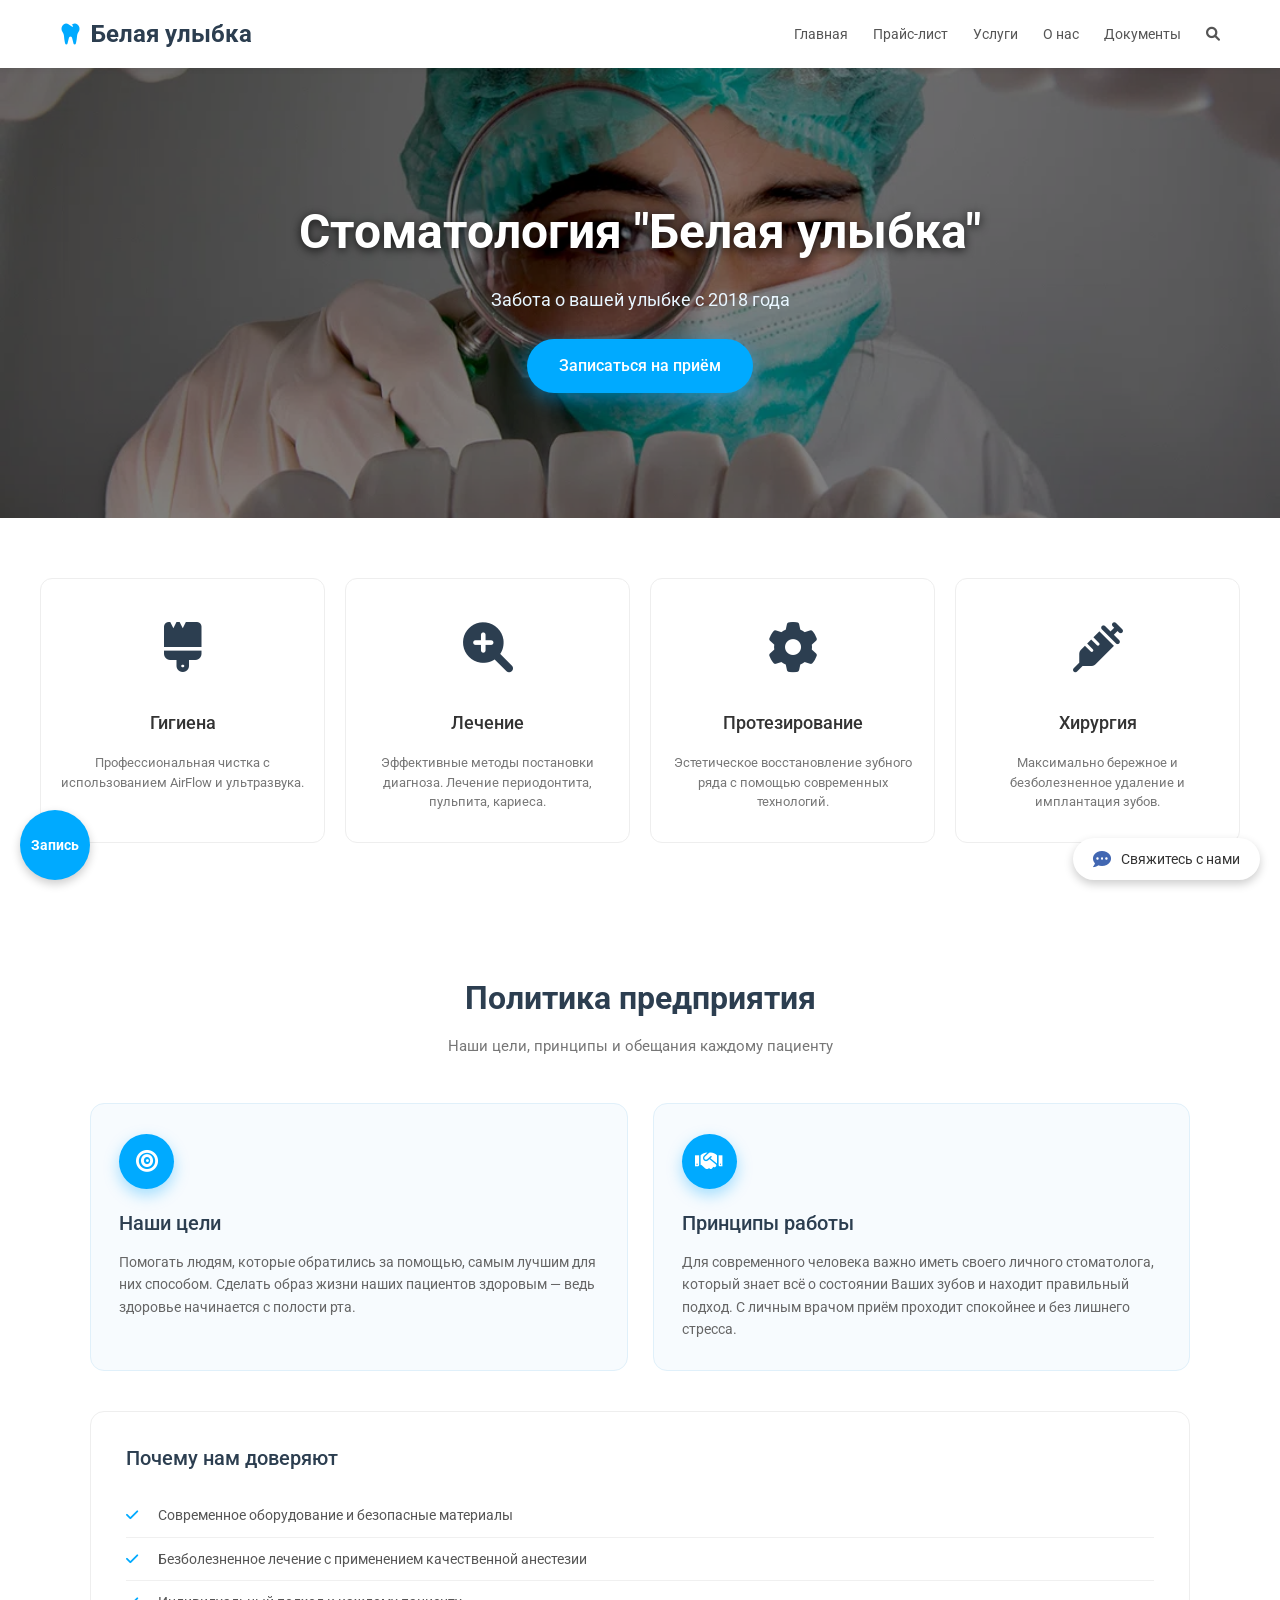
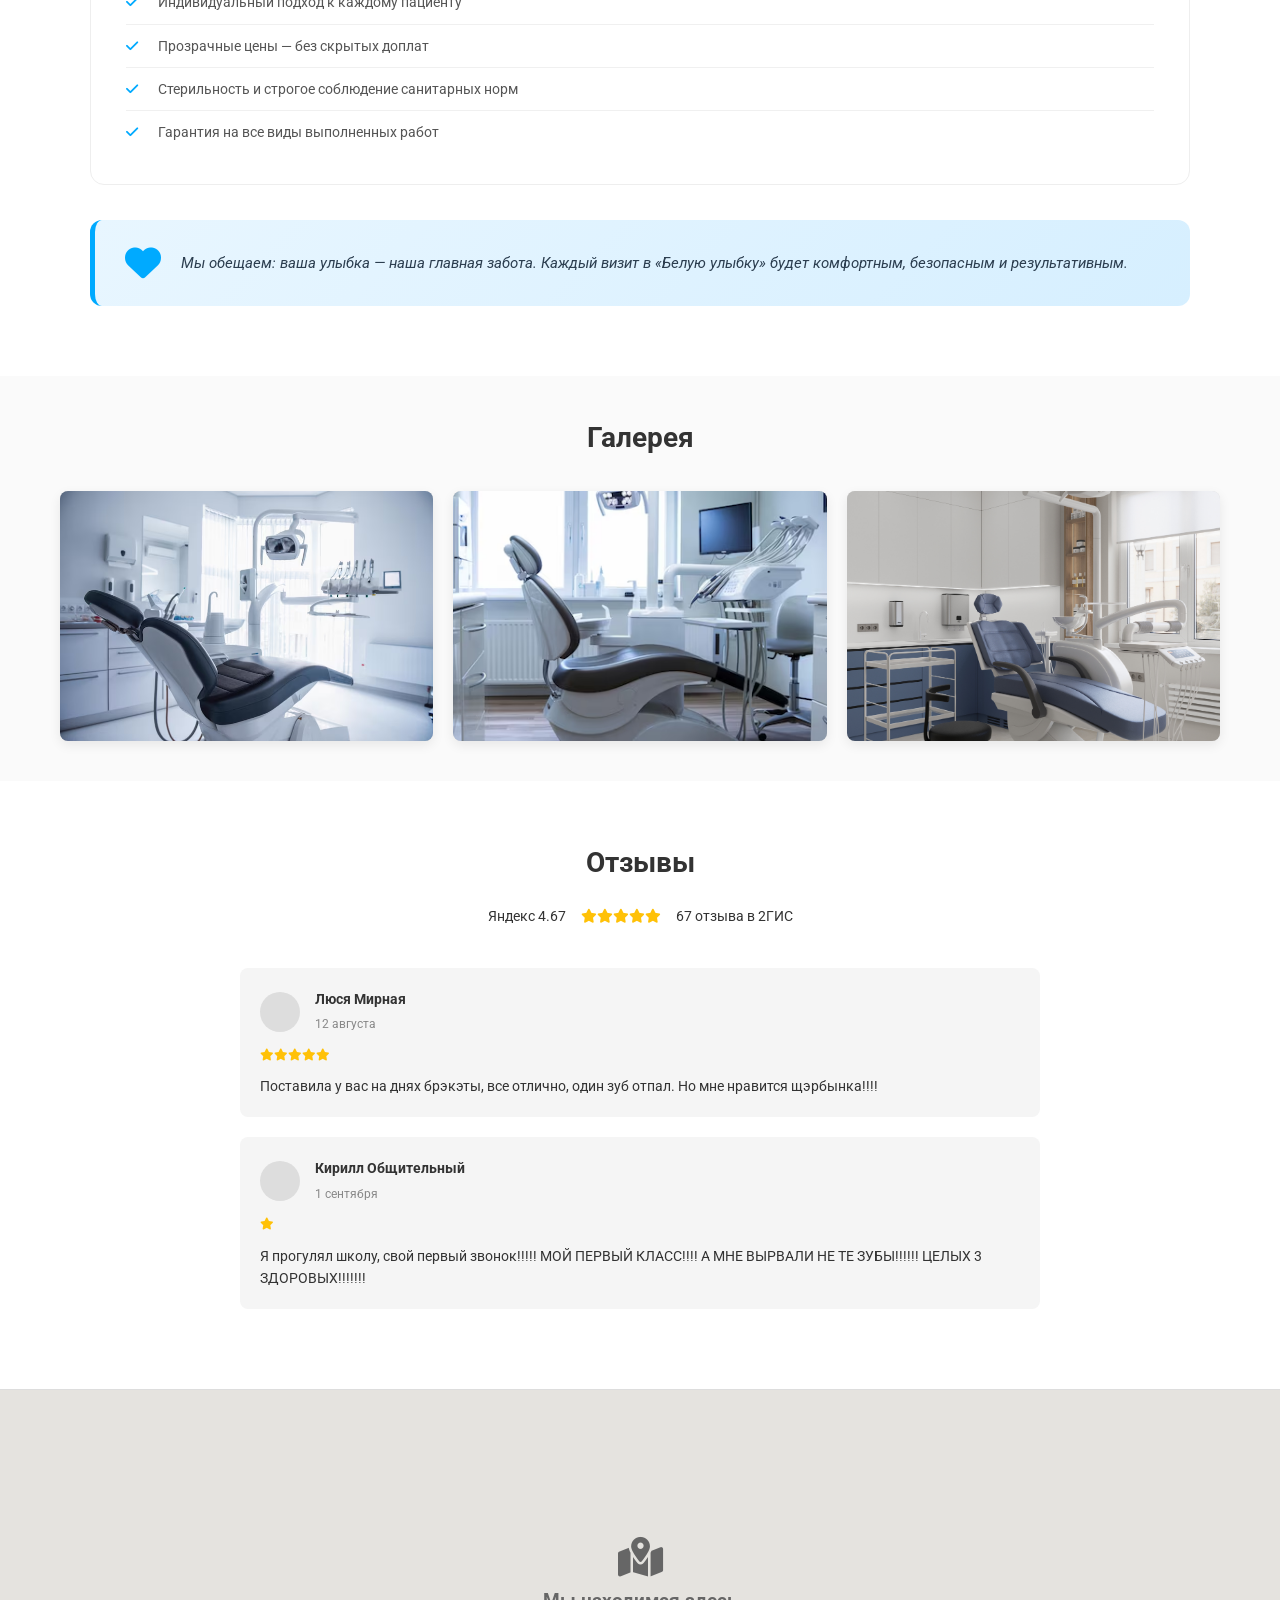
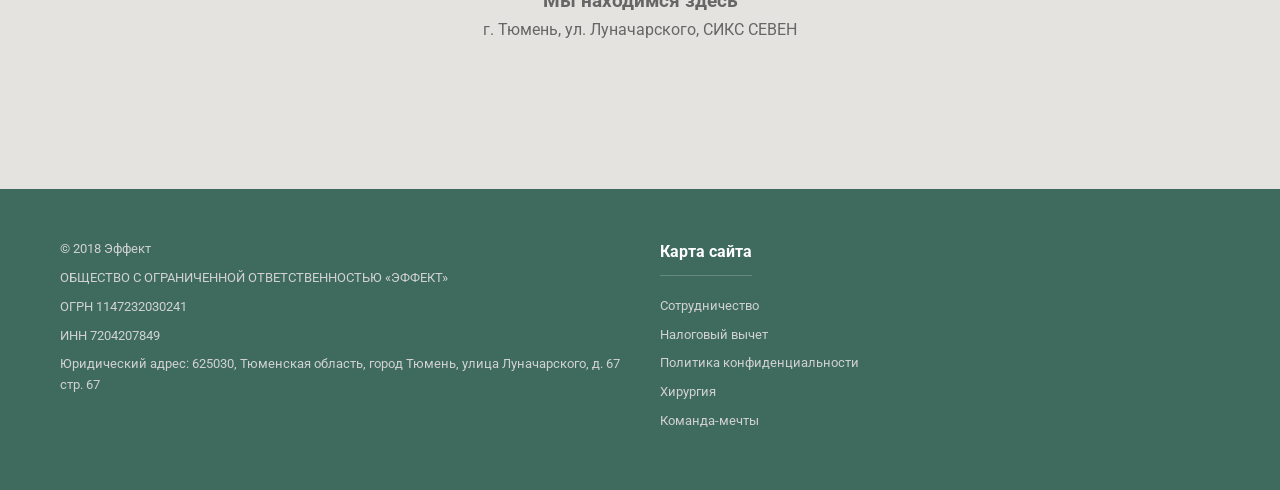
==== сайт — копия/sitrre2.html @ 2f7ddb76 "Новая версия сайта" ====
<!DOCTYPE html>
<html lang="ru">
<head>
    <meta charset="UTF-8">
    <meta name="viewport" content="width=device-width, initial-scale=1.0">
    <title>Стоматология "Белая улыбка"</title>
    <link href="https://fonts.googleapis.com/css2?family=Roboto:wght@300;400;500;700&display=swap" rel="stylesheet">
    <link rel="stylesheet" href="https://cdnjs.cloudflare.com/ajax/libs/font-awesome/6.0.0/css/all.min.css">
    <link rel="stylesheet" href="style2.css">
</head>
<body>

    <!-- === ШАПКА === -->
    <header>
        <div class="container header-content">
            <div class="logo">
                <i class="fas fa-tooth"></i> Белая улыбка
            </div>
            <nav>
                <ul>
                    <li>Главная</li>
                    <li>Прайс-лист</li>
                    <li>Услуги</li>
                    <li>О нас</li>
                    <li>Документы</li>
                    <li><i class="fas fa-search"></i></li>
                </ul>
            </nav>
        </div>
    </header>

    <!-- === HERO === -->
    <section class="hero">
        <div class="hero-content">
            <h1>Стоматология "Белая улыбка"</h1>
            <p>Забота о вашей улыбке с 2018 года</p>
            <a href="#" class="hero-btn">Записаться на приём</a>
        </div>
    </section>

    <!-- === УСЛУГИ === -->
    <section class="services container">
        <div class="services-grid">
            <div class="service-item">
                <div class="service-icon"><i class="fas fa-brush"></i></div>
                <h3>Гигиена</h3>
                <p>Профессиональная чистка с использованием AirFlow и ультразвука.</p>
            </div>
            <div class="service-item">
                <div class="service-icon"><i class="fas fa-search-plus"></i></div>
                <h3>Лечение</h3>
                <p>Эффективные методы постановки диагноза. Лечение периодонтита, пульпита, кариеса.</p>
            </div>
            <div class="service-item">
                <div class="service-icon"><i class="fas fa-cog"></i></div>
                <h3>Протезирование</h3>
                <p>Эстетическое восстановление зубного ряда с помощью современных технологий.</p>
            </div>
            <div class="service-item">
                <div class="service-icon"><i class="fas fa-syringe"></i></div>
                <h3>Хирургия</h3>
                <p>Максимально бережное и безболезненное удаление и имплантация зубов.</p>
            </div>
        </div>
    </section>

    <!-- === ПОЛИТИКА (расширенная) === -->
    <section class="policy container">
        <h2>Политика предприятия</h2>
        <p class="subtitle">Наши цели, принципы и обещания каждому пациенту</p>

        <div class="policy-grid">

            <div class="policy-card">
                <div class="card-icon"><i class="fas fa-bullseye"></i></div>
                <h3>Наши цели</h3>
                <p>Помогать людям, которые обратились за помощью, самым лучшим для них способом. Сделать образ жизни наших пациентов здоровым — ведь здоровье начинается с полости рта.</p>
            </div>

            <div class="policy-card">
                <div class="card-icon"><i class="fas fa-handshake"></i></div>
                <h3>Принципы работы</h3>
                <p>Для современного человека важно иметь своего личного стоматолога, который знает всё о состоянии Ваших зубов и находит правильный подход. С личным врачом приём проходит спокойнее и без лишнего стресса.</p>
            </div>

        </div>

        <div class="policy-list">
            <h3>Почему нам доверяют</h3>
            <ul>
                <li>Современное оборудование и безопасные материалы</li>
                <li>Безболезненное лечение с применением качественной анестезии</li>
                <li>Индивидуальный подход к каждому пациенту</li>
                <li>Прозрачные цены — без скрытых доплат</li>
                <li>Стерильность и строгое соблюдение санитарных норм</li>
                <li>Гарантия на все виды выполненных работ</li>
            </ul>
        </div>

        <div class="policy-promise">
            <i class="fas fa-heart"></i>
            <p>Мы обещаем: ваша улыбка — наша главная забота. Каждый визит в «Белую улыбку» будет комфортным, безопасным и результативным.</p>
        </div>
    </section>

    <!-- === ГАЛЕРЕЯ === -->
    <section class="gallery">
        <div class="container">
            <h2>Галерея</h2>
            <div class="gallery-grid">
                <div class="gallery-item"><img src="images/11111.avif" alt="Кабинет 1"></div>
                <div class="gallery-item"><img src="images/2222222222.avif" alt="Кабинет 2"></div>
                <div class="gallery-item"><img src="images/3333333333.png" alt="Кабинет 3"></div>
            </div>
        </div>
    </section>

    <!-- === ОТЗЫВЫ === -->
    <section class="reviews container">
        <h2>Отзывы</h2>
        <div class="rating-summary">
            <span>Яндекс 4.67</span>
            <div class="stars">
                <i class="fas fa-star"></i><i class="fas fa-star"></i><i class="fas fa-star"></i><i class="fas fa-star"></i><i class="fas fa-star"></i>
            </div>
            <span>67 отзыва в 2ГИС</span>
        </div>

        <div class="review-card">
            <div class="review-header">
                <div class="avatar"></div>
                <div class="review-info">
                    <b>Люся Мирная</b>
                    <span>12 августа</span>
                </div>
            </div>
            <div class="stars" style="font-size: 12px; margin-bottom: 10px;">
                <i class="fas fa-star"></i><i class="fas fa-star"></i><i class="fas fa-star"></i><i class="fas fa-star"></i><i class="fas fa-star"></i>
            </div>
            <p class="review-text">Поставила у вас на днях брэкэты, все отлично, один зуб отпал. Но мне нравится щэрбынка!!!!</p>
        </div>

        <div class="review-card">
            <div class="review-header">
                <div class="avatar"></div>
                <div class="review-info">
                    <b>Кирилл Общительный</b>
                    <span>1 сентября</span>
                </div>
            </div>
            <div class="stars" style="font-size: 12px; margin-bottom: 10px;">
                <i class="fas fa-star"></i>
            </div>
            <p class="review-text">Я прогулял школу, свой первый звонок!!!!! МОЙ ПЕРВЫЙ КЛАСС!!!! А МНЕ ВЫРВАЛИ НЕ ТЕ ЗУБЫ!!!!!! ЦЕЛЫХ 3 ЗДОРОВЫХ!!!!!!!</p>
        </div>
    </section>

    <!-- === КАРТА === -->
    <section class="map-section">
        <div class="map-placeholder">
            <i class="fas fa-map-marked-alt" style="font-size: 40px; margin-bottom: 10px;"></i>
            <h3>Мы находимся здесь</h3>
            <p>г. Тюмень, ул. Луначарского, СИКС СЕВЕН</p>
        </div>
    </section>

    <!-- === ПОДВАЛ === -->
    <footer>
        <div class="container footer-grid">
            <div class="footer-col">
                <p>© 2018 Эффект</p>
                <p>ОБЩЕСТВО С ОГРАНИЧЕННОЙ ОТВЕТСТВЕННОСТЬЮ «ЭФФЕКТ»</p>
                <p>ОГРН 1147232030241</p>
                <p>ИНН 7204207849</p>
                <p>Юридический адрес: 625030, Тюменская область, город Тюмень, улица Луначарского, д. 67 стр. 67</p>
            </div>
            <div class="footer-col">
                <h4>Карта сайта</h4>
                <ul>
                    <li>Сотрудничество</li>
                    <li>Налоговый вычет</li>
                    <li>Политика конфиденциальности</li>
                    <li>Хирургия</li>
                    <li>Команда-мечты</li>
                </ul>
            </div>
        </div>
    </footer>

    <!-- === ПЛАВАЮЩИЕ КНОПКИ === -->
    <div class="fixed-btn btn-appointment">Запись</div>
    <div class="fixed-btn btn-chat">
        <i class="fas fa-comment-dots"></i>
        Свяжитесь с нами
    </div>

</body>
</html>
---- сайт — копия/style2.css ----
/* =========================================================
   ОБЩИЕ НАСТРОЙКИ
   ========================================================= */
* { box-sizing: border-box; margin: 0; padding: 0; }
body { font-family: 'Roboto', sans-serif; color: #333; line-height: 1.6; background-color: #fff; }
a { text-decoration: none; color: inherit; }
ul { list-style: none; }
.container { max-width: 1200px; margin: 0 auto; padding: 0 20px; }

/* =========================================================
   ШАПКА
   ========================================================= */
header { background: #fff; padding: 15px 0; box-shadow: 0 2px 5px rgba(0,0,0,0.05); position: sticky; top: 0; z-index: 1000; }
.header-content { display: flex; justify-content: space-between; align-items: center; }
.logo { font-size: 24px; font-weight: bold; color: #2c3e50; display: flex; align-items: center; gap: 10px; }
.logo i { color: #00aaff; }

nav ul { display: flex; gap: 25px; font-size: 14px; color: #555; }
nav ul li { position: relative; transition: color .3s; }
nav ul li:hover { color: #00aaff; cursor: pointer; }

nav ul li:not(:last-child)::after {
    content: '';
    position: absolute;
    left: 0; bottom: -5px;
    width: 0; height: 2px;
    background: #00aaff;
    transition: width .3s;
}
nav ul li:not(:last-child):hover::after { width: 100%; }

/* =========================================================
   HERO
   ========================================================= */
.hero {
    width: 100%;
    height: 450px;
    background-image: url('images/dfgdgdg.webp');
    background-color: #ccc;
    background-size: cover;
    background-position: center;
    background-repeat: no-repeat;
    display: flex;
    justify-content: center;
    align-items: center;
    text-align: center;
    position: relative;
    overflow: hidden;
}

.hero::before {
    content: '';
    position: absolute; inset: 0;
    background: rgba(0, 0, 0, 0.5);
    z-index: 1;
}

.hero-content { position: relative; z-index: 2; padding: 0 20px; }

.hero h1 {
    color: #fff;
    font-size: 48px;
    font-weight: 700;
    text-shadow: 0 2px 10px rgba(0,0,0,0.8);
    animation: fadeUp 1s ease-out both;
}

.hero p {
    color: #e8f6ff;
    font-size: 18px;
    margin: 15px 0 25px;
    animation: fadeUp 1s ease-out .2s both;
}

.hero-btn {
    display: inline-block;
    background: #00aaff;
    color: #fff;
    padding: 14px 32px;
    border-radius: 30px;
    font-weight: 500;
    font-size: 16px;
    box-shadow: 0 6px 20px rgba(0,170,255,0.5);
    animation: fadeUp 1s ease-out .4s both;
    transition: background .3s, transform .3s;
}
.hero-btn:hover { background: #0090dd; transform: translateY(-2px); }

@keyframes fadeUp {
    from { opacity: 0; transform: translateY(30px); }
    to   { opacity: 1; transform: translateY(0); }
}

/* =========================================================
   УСЛУГИ
   ========================================================= */
.services { padding: 60px 0; text-align: center; }
.services-grid { display: flex; justify-content: space-between; flex-wrap: wrap; gap: 20px; }

.service-item {
    flex: 1;
    min-width: 200px;
    padding: 30px 20px;
    border-radius: 12px;
    background: #fff;
    border: 1px solid #eee;
    transition: transform .35s, box-shadow .35s, border-color .35s;
    cursor: pointer;
}
.service-item:hover {
    transform: translateY(-10px);
    box-shadow: 0 18px 35px rgba(0,170,255,0.18);
    border-color: #00aaff;
}

.service-icon {
    font-size: 50px;
    margin-bottom: 20px;
    color: #2c3e50;
    transition: color .35s, transform .35s;
    display: inline-block;
}
.service-item:hover .service-icon {
    color: #00aaff;
    transform: scale(1.15) rotate(-8deg);
}

.service-item h3 { font-size: 18px; margin-bottom: 15px; font-weight: 500; }
.service-item p { font-size: 13px; color: #777; line-height: 1.5; }

/* =========================================================
   ПОЛИТИКА (расширенная)
   ========================================================= */
.policy { padding: 70px 0; max-width: 1100px; margin: 0 auto; text-align: center; }
.policy h2 { font-size: 32px; margin-bottom: 10px; color: #2c3e50; }
.policy .subtitle { font-weight: normal; color: #777; margin-bottom: 45px; font-size: 15px; }

.policy-grid {
    display: flex;
    gap: 25px;
    flex-wrap: wrap;
    margin-bottom: 40px;
    text-align: left;
}
.policy-card {
    flex: 1;
    min-width: 280px;
    background: #f7fbfe;
    border: 1px solid #e0f0fa;
    border-radius: 14px;
    padding: 30px 28px;
    transition: transform .3s, box-shadow .3s, border-color .3s;
}
.policy-card:hover {
    transform: translateY(-6px);
    box-shadow: 0 14px 30px rgba(0,170,255,0.12);
    border-color: #00aaff;
}
.policy-card .card-icon {
    width: 55px; height: 55px;
    background: #00aaff;
    color: #fff;
    border-radius: 50%;
    display: flex; align-items: center; justify-content: center;
    font-size: 22px;
    margin-bottom: 18px;
    box-shadow: 0 6px 15px rgba(0,170,255,0.35);
}
.policy-card h3 {
    font-size: 20px;
    margin-bottom: 12px;
    color: #2c3e50;
    font-weight: 500;
}
.policy-card p {
    font-size: 14px;
    color: #666;
    line-height: 1.6;
}

.policy-list {
    background: #fff;
    border: 1px solid #eee;
    border-radius: 14px;
    padding: 30px 35px;
    margin-bottom: 35px;
    text-align: left;
}
.policy-list h3 {
    font-size: 20px;
    margin-bottom: 20px;
    color: #2c3e50;
    font-weight: 500;
}
.policy-list ul li {
    font-size: 14px;
    color: #555;
    padding: 10px 0 10px 32px;
    position: relative;
    border-bottom: 1px solid #f0f0f0;
}
.policy-list ul li:last-child { border-bottom: none; }
.policy-list ul li::before {
    content: '\f00c';
    font-family: 'Font Awesome 6 Free';
    font-weight: 900;
    color: #00aaff;
    position: absolute;
    left: 0; top: 10px;
    font-size: 14px;
}

.policy-promise {
    background: linear-gradient(135deg, #e8f6ff 0%, #d6efff 100%);
    border-left: 5px solid #00aaff;
    border-radius: 12px;
    padding: 25px 30px;
    text-align: left;
    display: flex;
    align-items: center;
    gap: 20px;
}
.policy-promise i {
    font-size: 36px;
    color: #00aaff;
    flex-shrink: 0;
}
.policy-promise p {
    font-size: 15px;
    color: #2c3e50;
    font-style: italic;
    margin: 0;
}

/* =========================================================
   ГАЛЕРЕЯ
   ========================================================= */
.gallery { padding: 40px 0; background-color: #fafafa; }
.gallery h2 { text-align: center; margin-bottom: 30px; font-size: 28px; }
.gallery-grid { display: flex; gap: 20px; }

.gallery-item {
    flex: 1;
    height: 250px;
    background-color: #ddd;
    border-radius: 8px;
    overflow: hidden;
    box-shadow: 0 4px 12px rgba(0,0,0,0.08);
}
.gallery-item img {
    width: 100%; height: 100%;
    object-fit: cover;
    transition: transform .5s;
}
.gallery-item:hover img { transform: scale(1.1); }

/* =========================================================
   ОТЗЫВЫ
   ========================================================= */
.reviews { padding: 60px 0; text-align: center; }
.reviews h2 { margin-bottom: 20px; font-size: 28px; }
.rating-summary { display: flex; justify-content: center; align-items: center; gap: 15px; margin-bottom: 40px; font-size: 14px; }
.stars { color: #ffc107; }

.review-card {
    background: #f5f5f5;
    border-radius: 8px;
    padding: 20px;
    max-width: 800px;
    margin: 0 auto 20px;
    text-align: left;
    transition: transform .3s, box-shadow .3s;
}
.review-card:hover {
    transform: translateY(-3px);
    box-shadow: 0 10px 25px rgba(0,0,0,0.08);
}
.review-header { display: flex; align-items: center; margin-bottom: 10px; }
.avatar { width: 40px; height: 40px; border-radius: 50%; background-color: #ddd; margin-right: 15px; }
.review-info b { display: block; font-size: 14px; }
.review-info span { font-size: 12px; color: #888; }
.review-text { font-size: 14px; color: #333; }

/* =========================================================
   КАРТА
   ========================================================= */
.map-section {
    width: 100%; height: 400px;
    background-color: #e5e3df;
    display: flex; justify-content: center; align-items: center;
    border-top: 1px solid #ddd;
}
.map-placeholder { text-align: center; color: #666; }

/* =========================================================
   ПОДВАЛ
   ========================================================= */
footer { background-color: #3e6b5e; color: #fff; padding: 50px 0; font-size: 13px; }
.footer-grid { display: flex; justify-content: space-between; flex-wrap: wrap; gap: 40px; }
.footer-col { flex: 1; min-width: 250px; }
.footer-col h4 {
    font-size: 16px;
    margin-bottom: 20px;
    border-bottom: 1px solid rgba(255,255,255,0.2);
    padding-bottom: 10px;
    display: inline-block;
}
.footer-col ul li {
    margin-bottom: 8px;
    color: #d1d1d1;
    cursor: pointer;
    transition: color .2s, transform .2s;
}
.footer-col ul li:hover { color: #fff; transform: translateX(3px); }
.footer-col p { margin-bottom: 8px; color: #d1d1d1; }

/* =========================================================
   ПЛАВАЮЩИЕ КНОПКИ
   ========================================================= */
.fixed-btn {
    position: fixed; bottom: 20px;
    z-index: 2000; cursor: pointer;
    box-shadow: 0 4px 10px rgba(0,0,0,0.2);
}
.btn-appointment {
    left: 20px;
    width: 70px; height: 70px;
    background-color: #00aaff;
    border-radius: 50%;
    color: #fff;
    display: flex; justify-content: center; align-items: center;
    font-size: 14px; font-weight: bold;
    text-align: center; line-height: 1.2;
    transition: transform .3s, background .3s;
}
.btn-appointment:hover { background: #0090dd; transform: scale(1.1); }

.btn-chat {
    right: 20px;
    background-color: #fff;
    padding: 10px 20px;
    border-radius: 30px;
    display: flex; align-items: center; gap: 10px;
    font-size: 14px; color: #333;
    transition: transform .3s;
}
.btn-chat:hover { transform: translateY(-3px); }
.btn-chat i { color: #4267B2; font-size: 18px; }

/* =========================================================
   АДАПТИВ
   ========================================================= */
@media (max-width: 768px) {
    .header-content { flex-direction: column; gap: 15px; }
    nav ul { flex-wrap: wrap; justify-content: center; gap: 15px; }
    .hero h1 { font-size: 28px; }
    .hero p { font-size: 15px; }
    .services-grid, .gallery-grid { flex-direction: column; }
    .footer-grid { flex-direction: column; gap: 20px; }
    .policy-promise { flex-direction: column; text-align: center; }
}
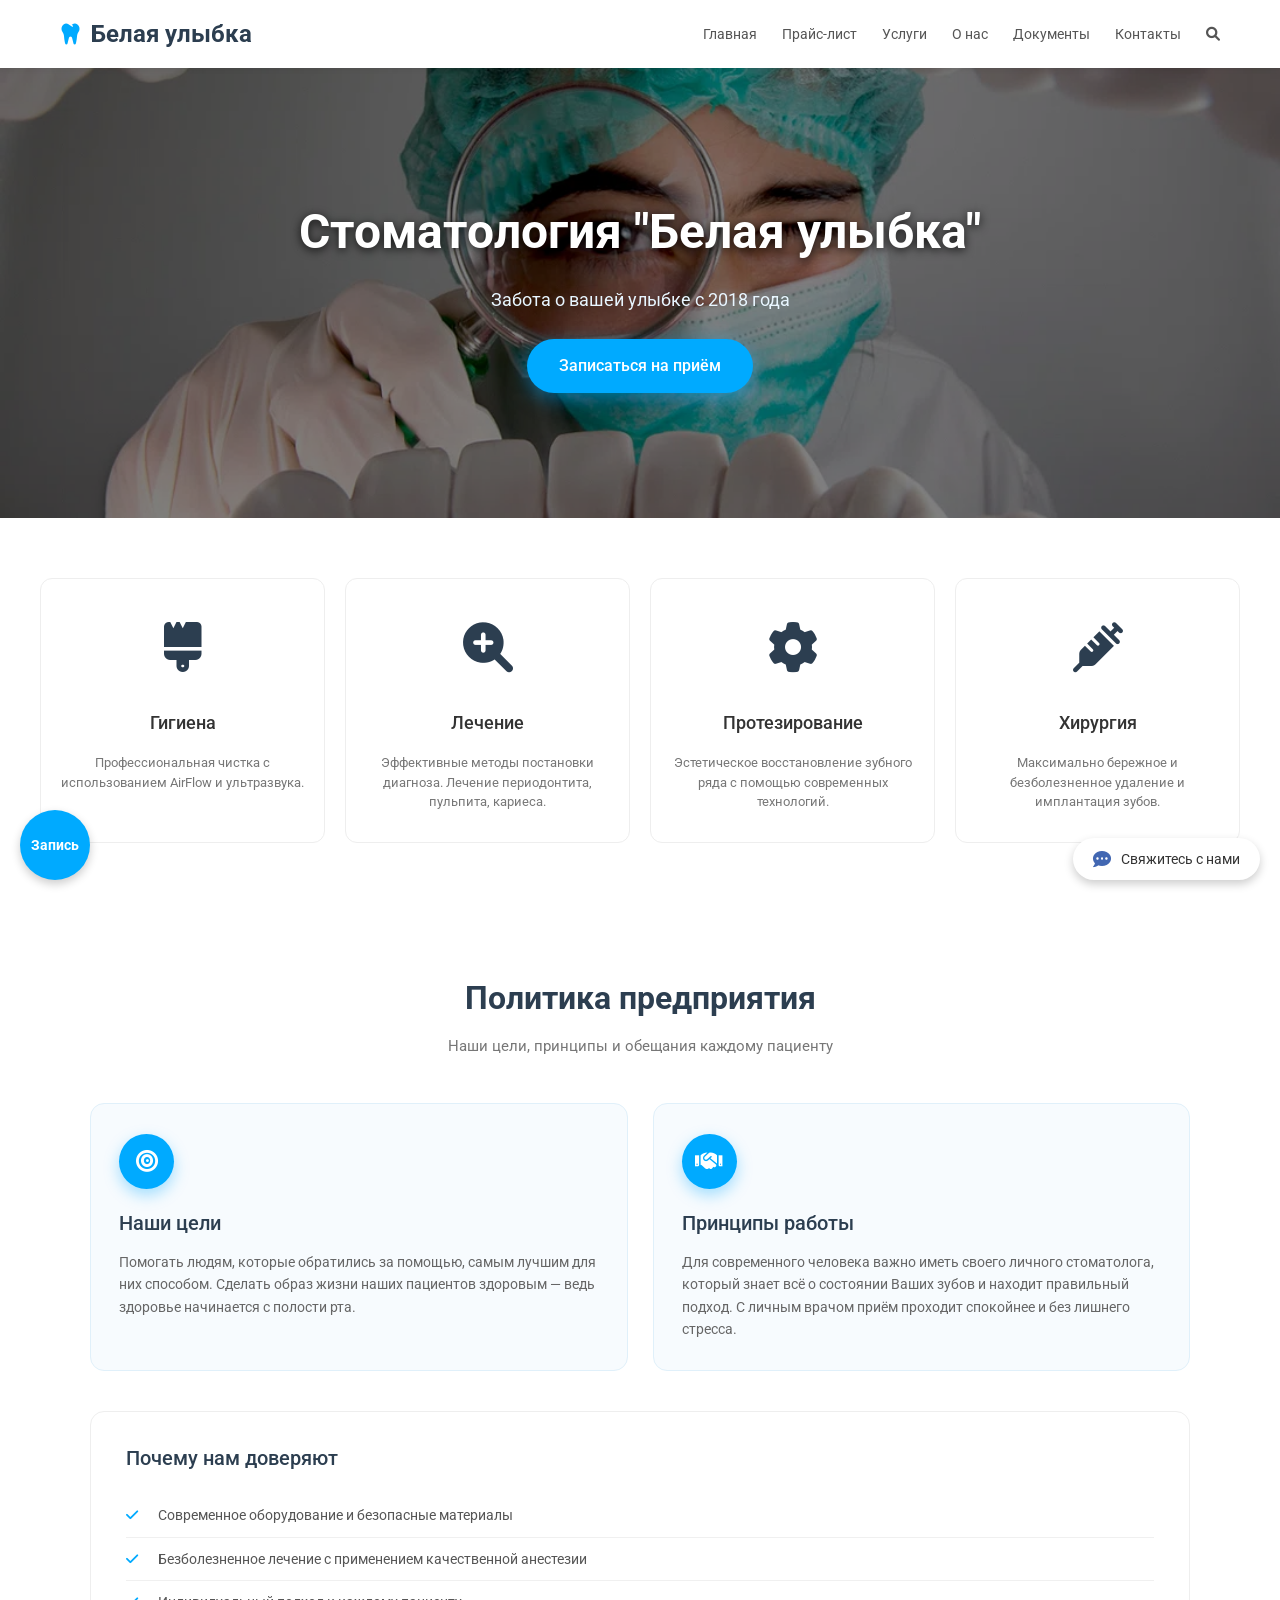
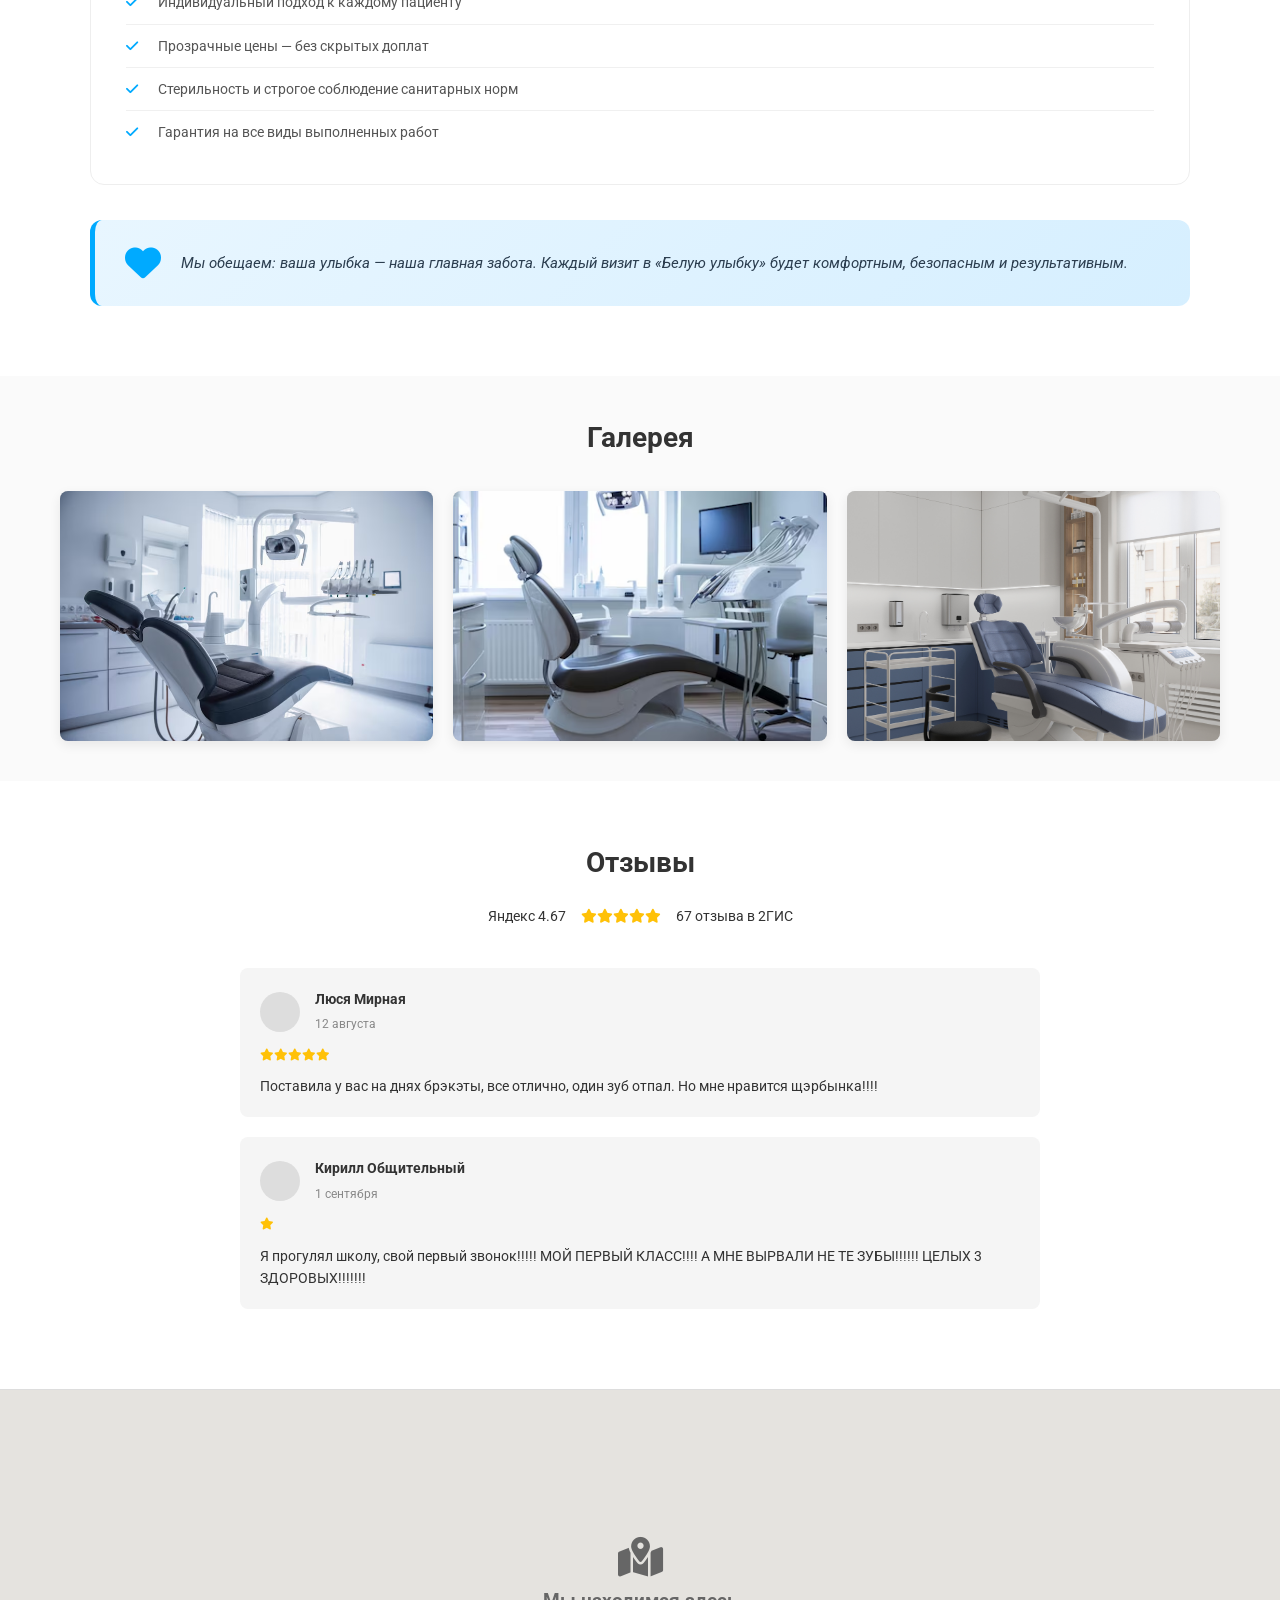
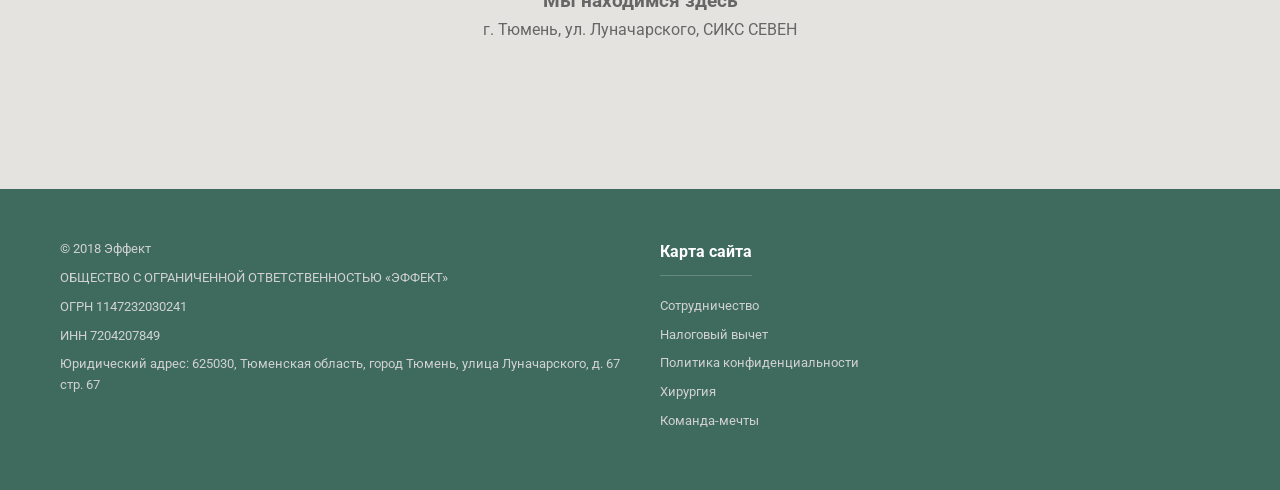
==== commit 18e6eb55: "Update sitrre2.html" ====
--- a/сайт — копия/sitrre2.html
+++ b/сайт — копия/sitrre2.html
@@ -23,6 +23,7 @@
                     <li>Услуги</li>
                     <li>О нас</li>
                     <li>Документы</li>
+                    <li>Контакты</li>    <!-- Новый пункт меню --!>
                     <li><i class="fas fa-search"></i></li>
                 </ul>
             </nav>
@@ -195,4 +196,4 @@
     </div>
 
 </body>
-</html>+</html>
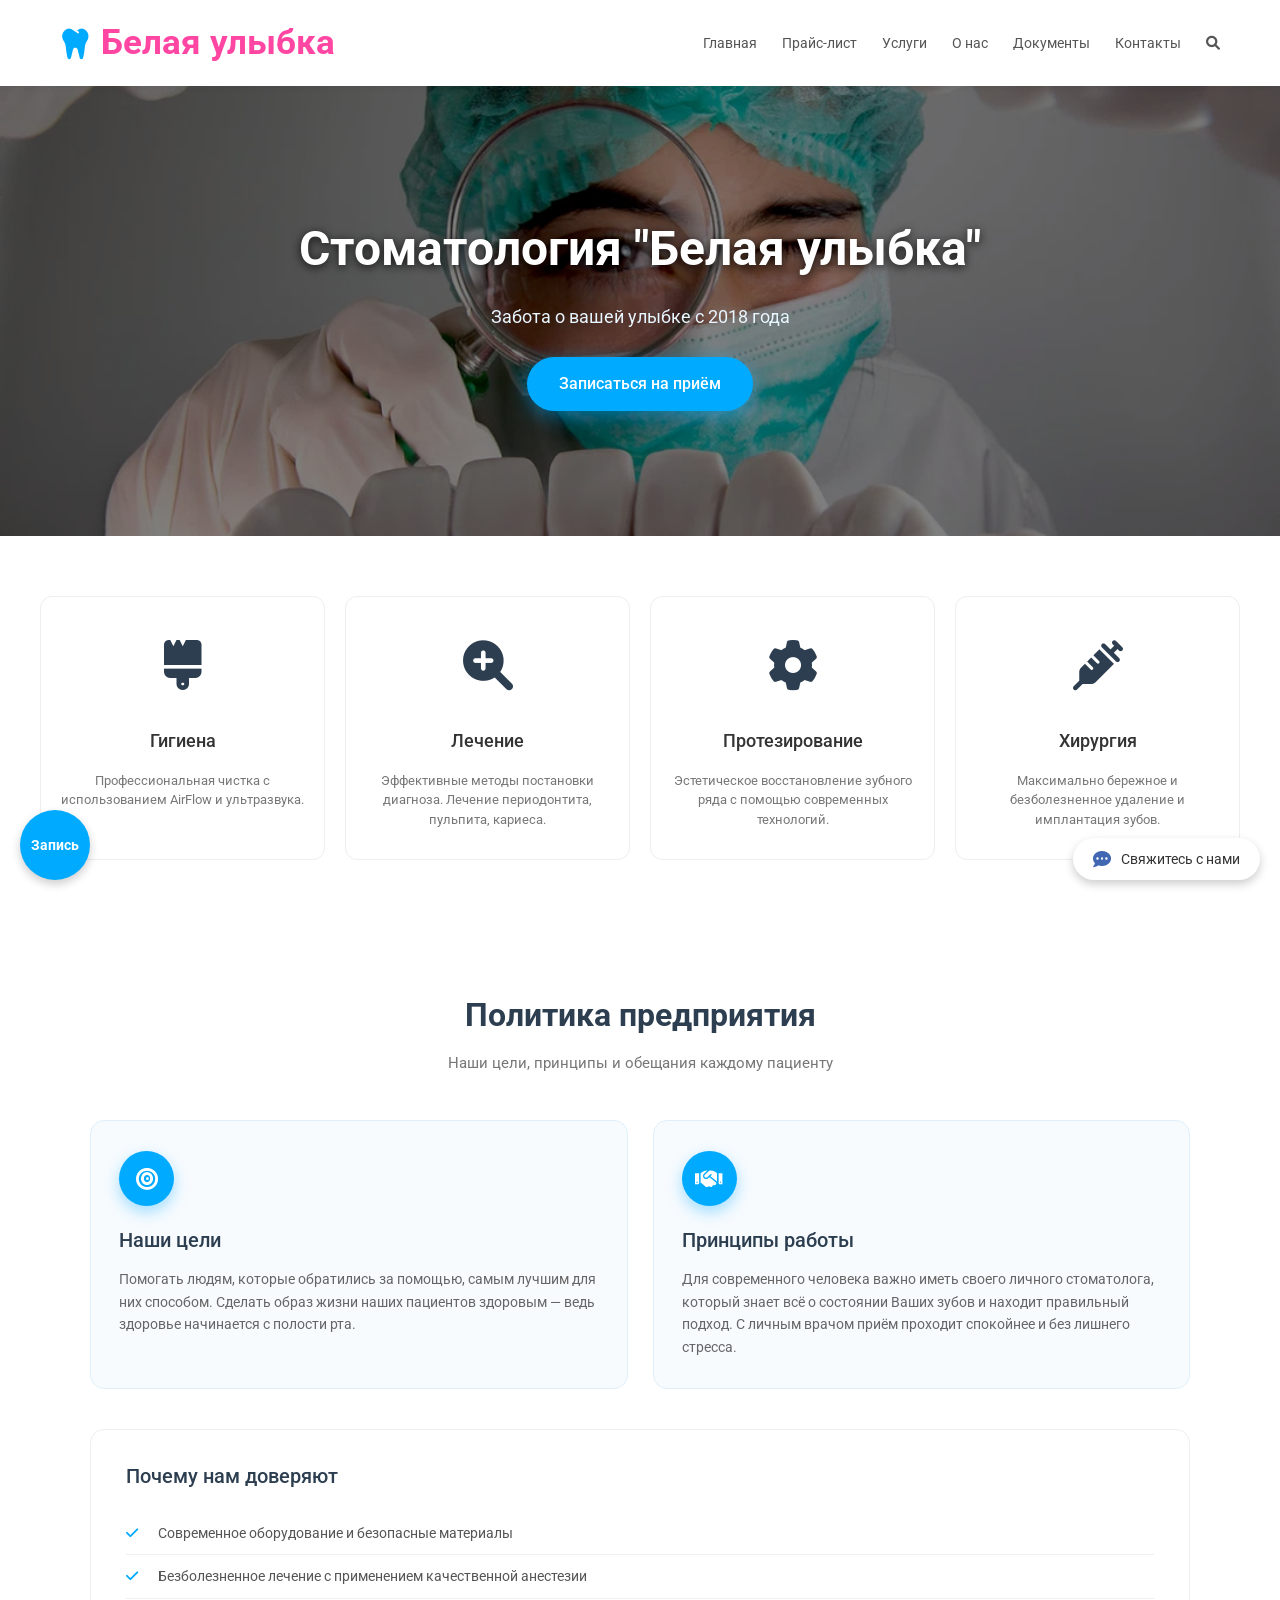
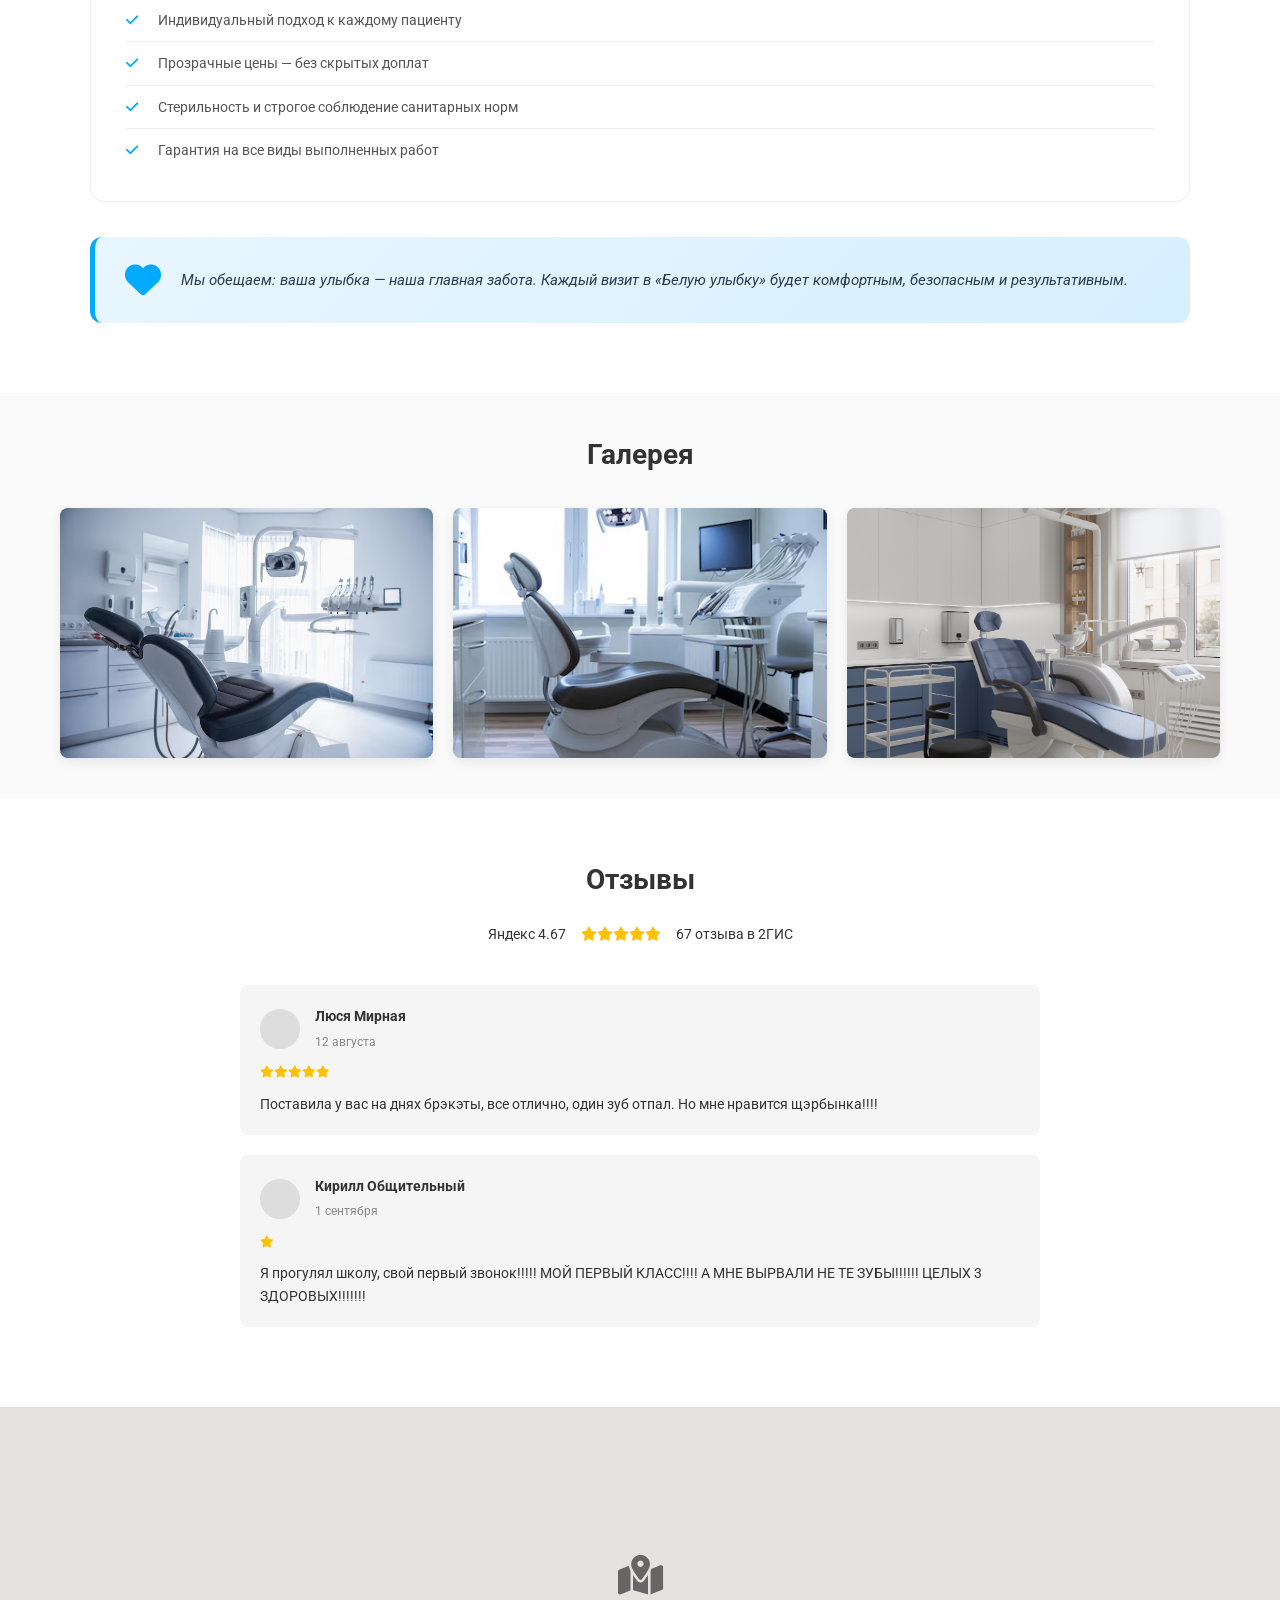
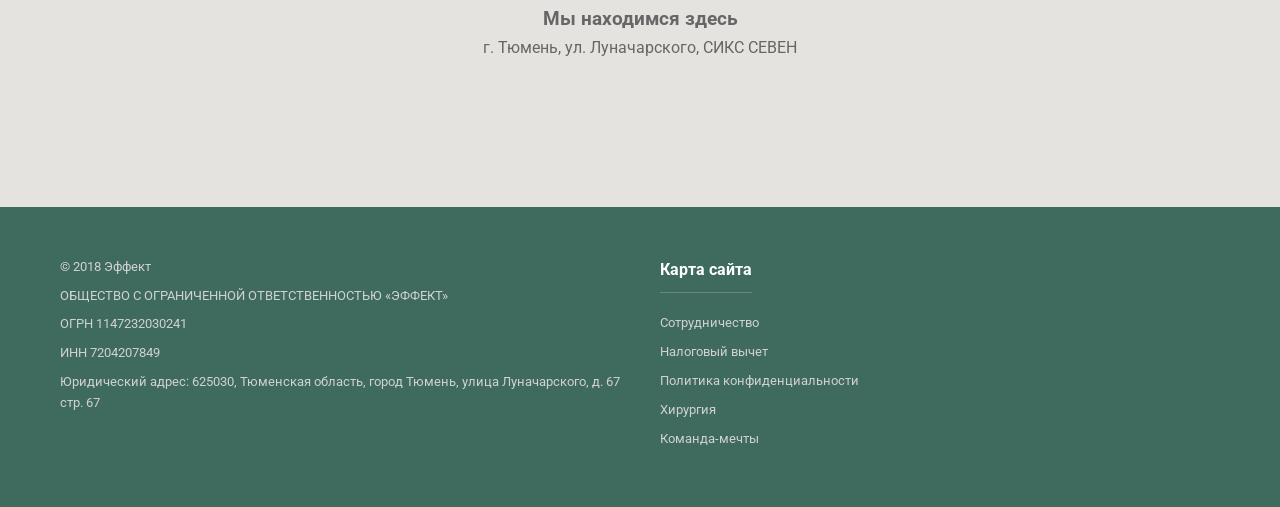
==== commit 37e93405: "Hero + button" ====
--- a/сайт — копия/sitrre2.html
+++ b/сайт — копия/sitrre2.html
@@ -23,14 +23,14 @@
                     <li>Услуги</li>
                     <li>О нас</li>
                     <li>Документы</li>
-                    <li>Контакты</li>    <!-- Новый пункт меню --!>
+                    <li>Контакты</li>    <!-- Новый пункт меню -->
                     <li><i class="fas fa-search"></i></li>
                 </ul>
             </nav>
         </div>
     </header>
 
-    <!-- === HERO === -->
+    <!-- === HERO + кнопка === -->
     <section class="hero">
         <div class="hero-content">
             <h1>Стоматология "Белая улыбка"</h1>
--- a/сайт — копия/style2.css
+++ b/сайт — копия/style2.css
@@ -12,7 +12,7 @@
    ========================================================= */
 header { background: #fff; padding: 15px 0; box-shadow: 0 2px 5px rgba(0,0,0,0.05); position: sticky; top: 0; z-index: 1000; }
 .header-content { display: flex; justify-content: space-between; align-items: center; }
-.logo { font-size: 24px; font-weight: bold; color: #2c3e50; display: flex; align-items: center; gap: 10px; }
+.logo { font-size: 35px; font-weight: bold; color: #FF46A2; display: flex; align-items: center; gap: 10px; }  /* == размер и цвет изменен ==*/
 .logo i { color: #00aaff; }
 
 nav ul { display: flex; gap: 25px; font-size: 14px; color: #555; }
@@ -358,4 +358,4 @@
     .services-grid, .gallery-grid { flex-direction: column; }
     .footer-grid { flex-direction: column; gap: 20px; }
     .policy-promise { flex-direction: column; text-align: center; }
-}+}
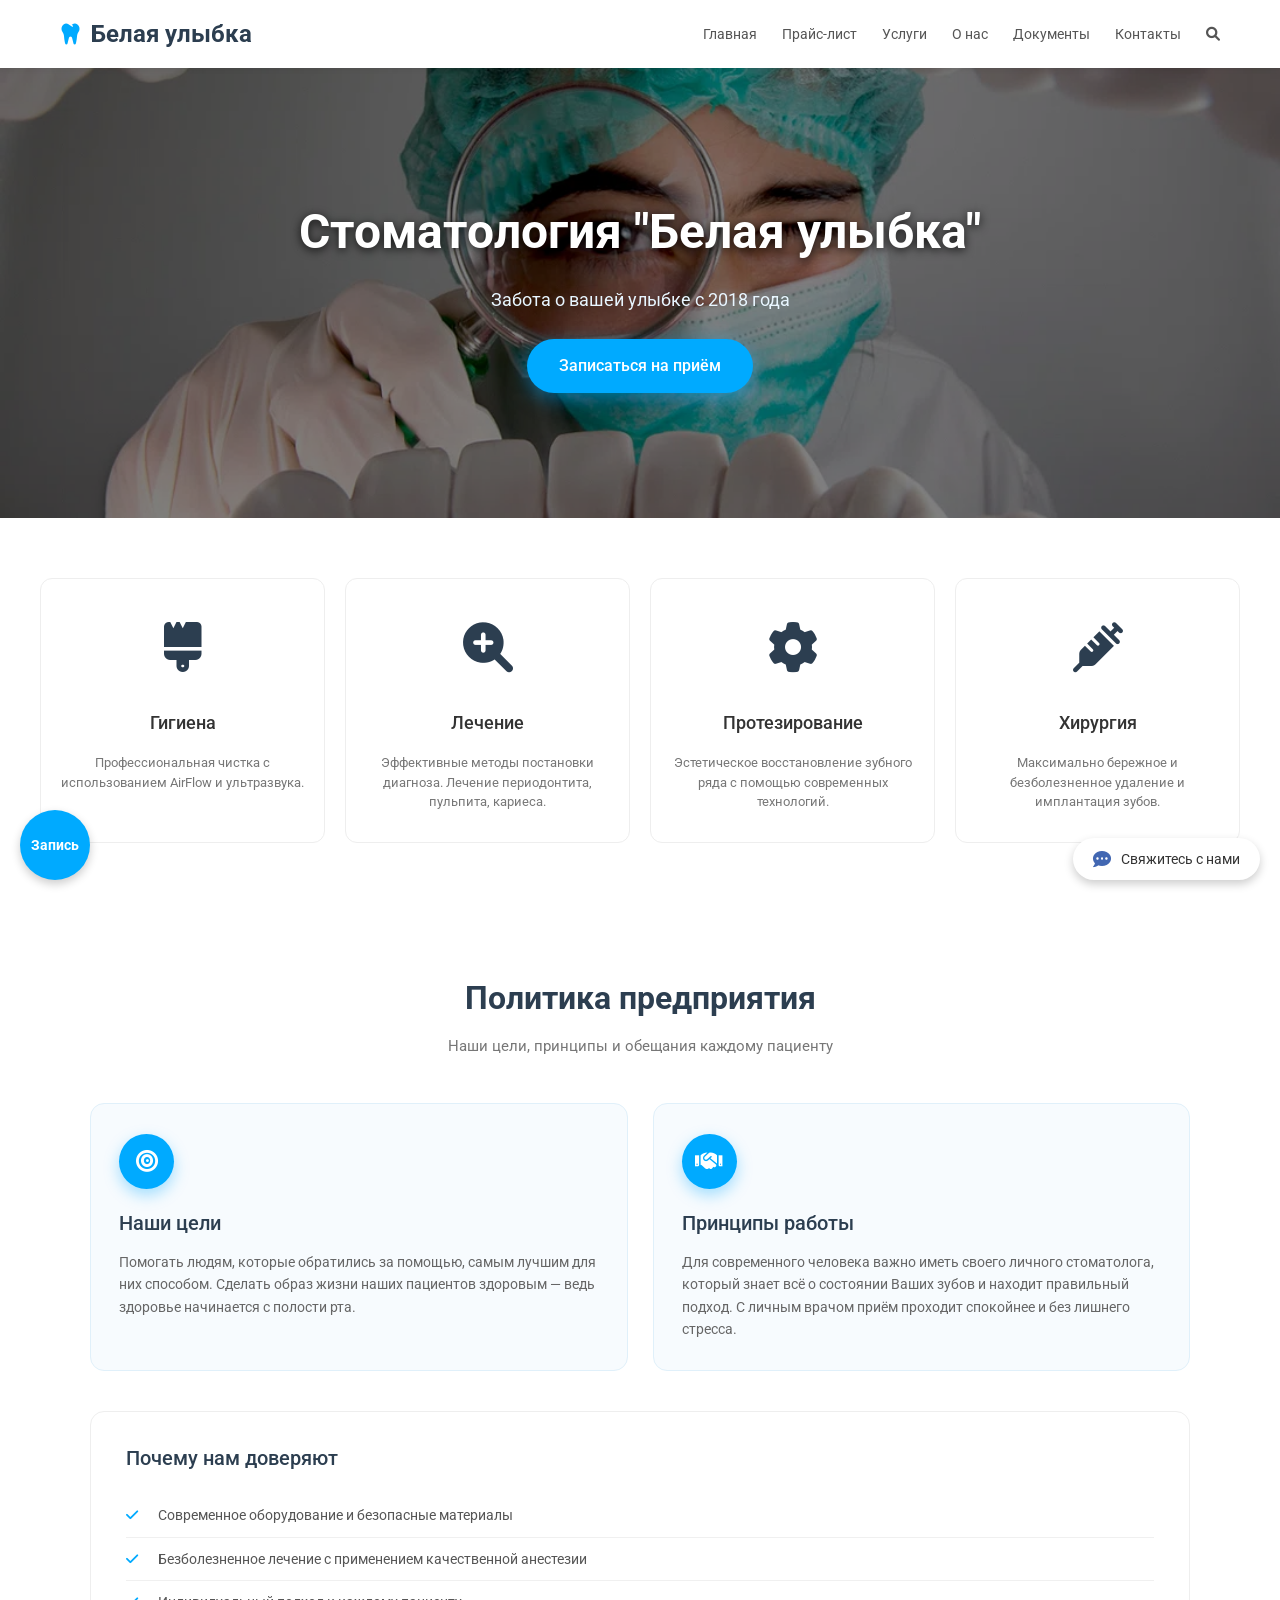
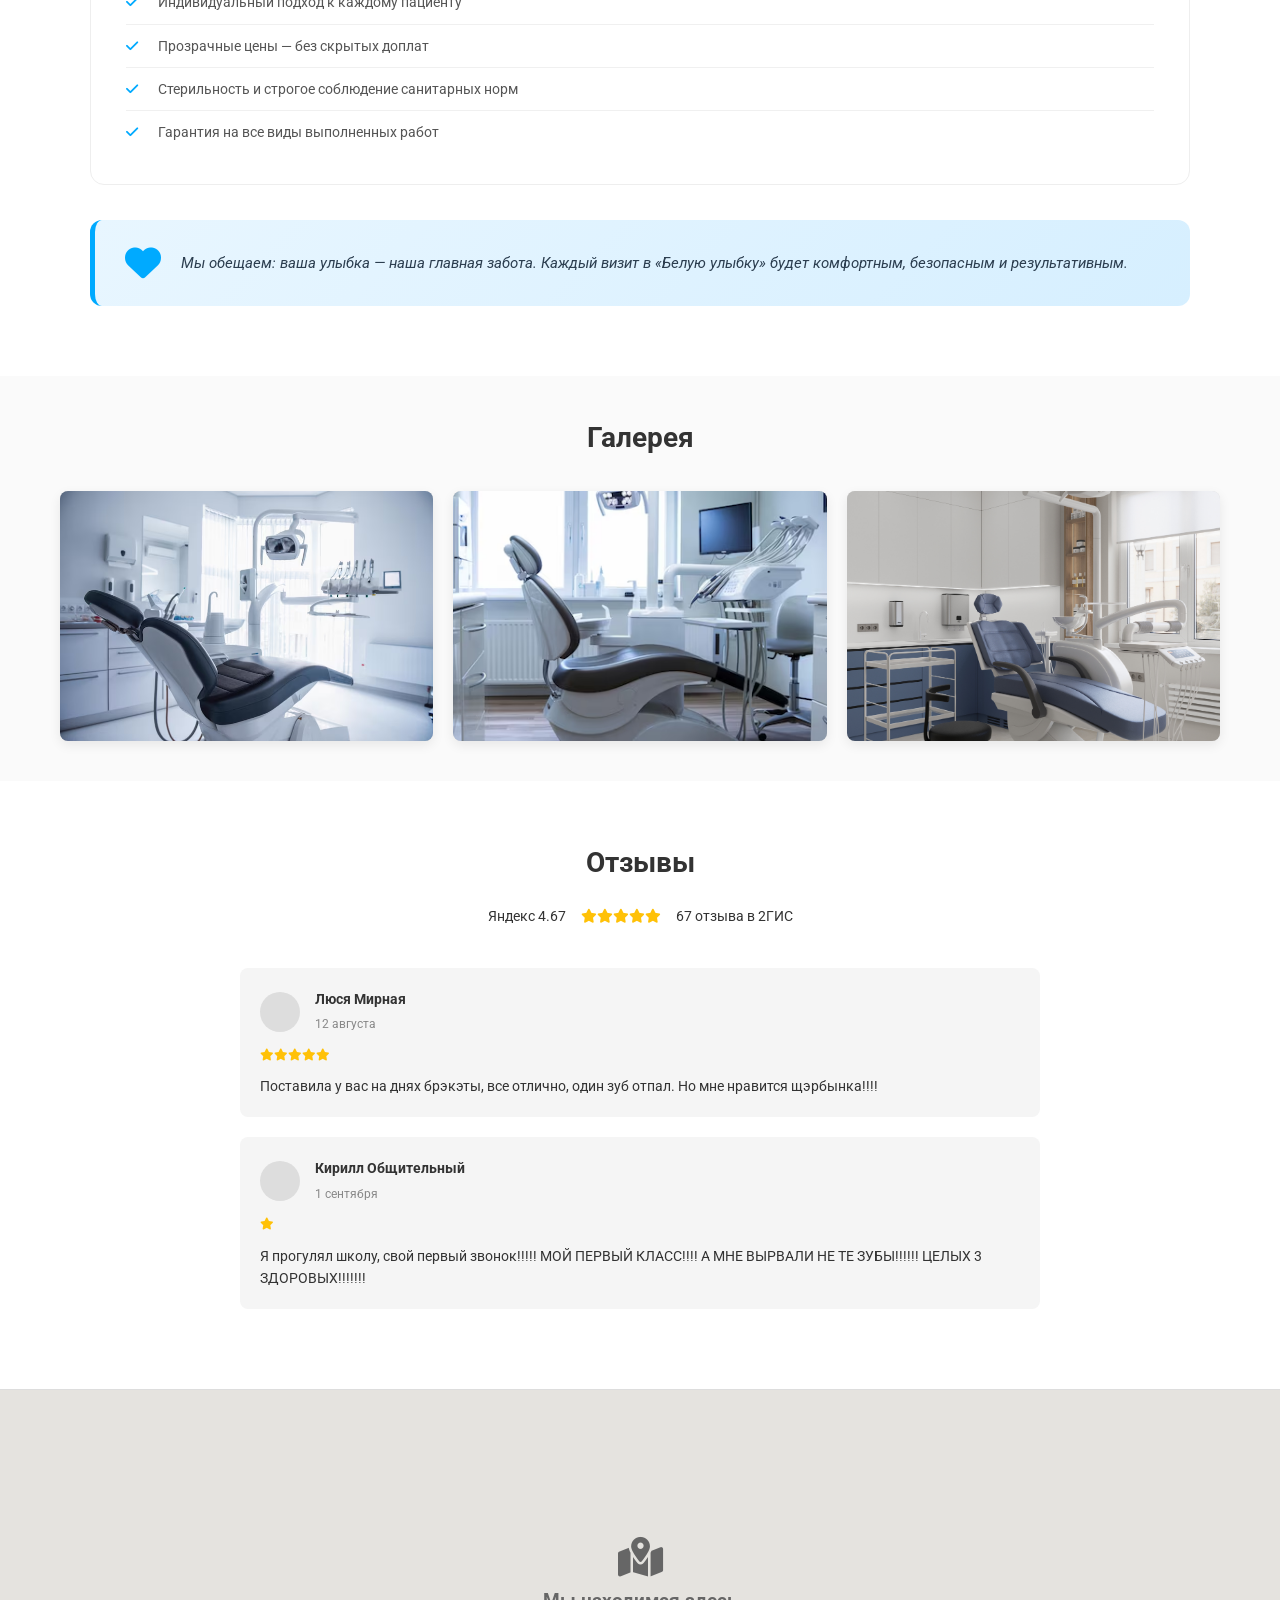
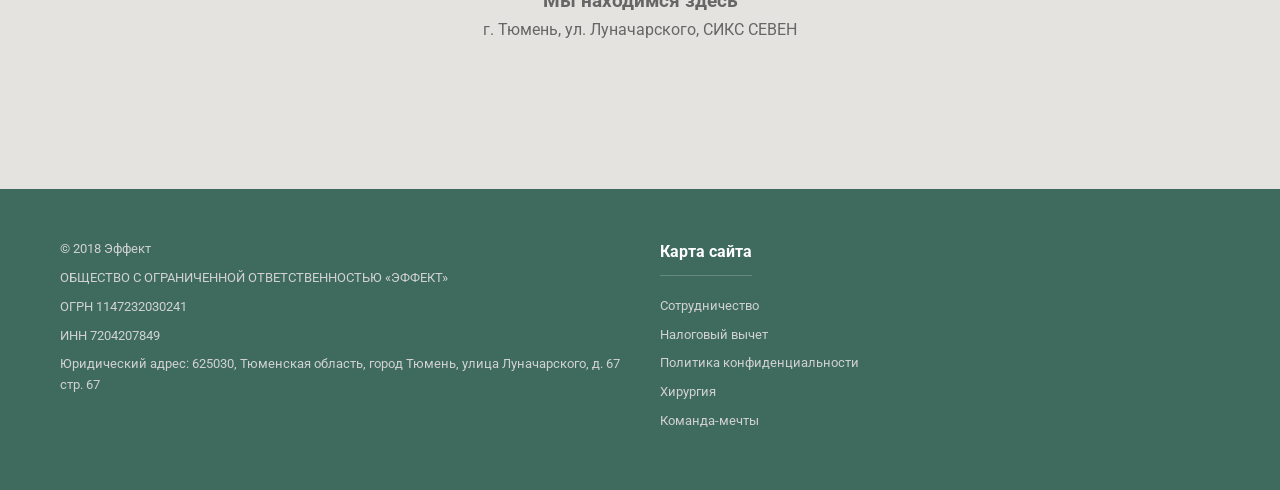
==== commit f329b4a8: "добавлен отзыв" ====
--- a/сайт — копия/sitrre2.html
+++ b/сайт — копия/sitrre2.html
@@ -65,7 +65,7 @@
         </div>
     </section>
 
-    <!-- === ПОЛИТИКА (расширенная) === -->
+    <!-- === Расширенный блок "Политики" === -->
     <section class="policy container">
         <h2>Политика предприятия</h2>
         <p class="subtitle">Наши цели, принципы и обещания каждому пациенту</p>
@@ -104,7 +104,7 @@
         </div>
     </section>
 
-    <!-- === ГАЛЕРЕЯ === -->
+    <!--  ГАЛЕРЕЯ + добавлена анимация-->
     <section class="gallery">
         <div class="container">
             <h2>Галерея</h2>
@@ -140,7 +140,7 @@
             </div>
             <p class="review-text">Поставила у вас на днях брэкэты, все отлично, один зуб отпал. Но мне нравится щэрбынка!!!!</p>
         </div>
-
+  <!-- === новый отзыв === -->
         <div class="review-card">
             <div class="review-header">
                 <div class="avatar"></div>
--- a/сайт — копия/style2.css
+++ b/сайт — копия/style2.css
@@ -12,7 +12,7 @@
    ========================================================= */
 header { background: #fff; padding: 15px 0; box-shadow: 0 2px 5px rgba(0,0,0,0.05); position: sticky; top: 0; z-index: 1000; }
 .header-content { display: flex; justify-content: space-between; align-items: center; }
-.logo { font-size: 35px; font-weight: bold; color: #FF46A2; display: flex; align-items: center; gap: 10px; }  /* == размер и цвет изменен ==*/
+.logo { font-size: 24px; font-weight: bold; color: #2c3e50; display: flex; align-items: center; gap: 10px; }
 .logo i { color: #00aaff; }
 
 nav ul { display: flex; gap: 25px; font-size: 14px; color: #555; }
@@ -107,6 +107,7 @@
     transition: transform .35s, box-shadow .35s, border-color .35s;
     cursor: pointer;
 }
+/* == Hover для карточек услуг == */
 .service-item:hover {
     transform: translateY(-10px);
     box-shadow: 0 18px 35px rgba(0,170,255,0.18);
@@ -128,9 +129,7 @@
 .service-item h3 { font-size: 18px; margin-bottom: 15px; font-weight: 500; }
 .service-item p { font-size: 13px; color: #777; line-height: 1.5; }
 
-/* =========================================================
-   ПОЛИТИКА (расширенная)
-   ========================================================= */
+/* == ПОЛИТИКА (расширенная) == */
 .policy { padding: 70px 0; max-width: 1100px; margin: 0 auto; text-align: center; }
 .policy h2 { font-size: 32px; margin-bottom: 10px; color: #2c3e50; }
 .policy .subtitle { font-weight: normal; color: #777; margin-bottom: 45px; font-size: 15px; }
@@ -232,9 +231,7 @@
     margin: 0;
 }
 
-/* =========================================================
-   ГАЛЕРЕЯ
-   ========================================================= */
+/* == ГАЛЕРЕЯ == */
 .gallery { padding: 40px 0; background-color: #fafafa; }
 .gallery h2 { text-align: center; margin-bottom: 30px; font-size: 28px; }
 .gallery-grid { display: flex; gap: 20px; }
@@ -254,9 +251,7 @@
 }
 .gallery-item:hover img { transform: scale(1.1); }
 
-/* =========================================================
-   ОТЗЫВЫ
-   ========================================================= */
+/* == ОТЗЫВЫ == */
 .reviews { padding: 60px 0; text-align: center; }
 .reviews h2 { margin-bottom: 20px; font-size: 28px; }
 .rating-summary { display: flex; justify-content: center; align-items: center; gap: 15px; margin-bottom: 40px; font-size: 14px; }
@@ -281,9 +276,7 @@
 .review-info span { font-size: 12px; color: #888; }
 .review-text { font-size: 14px; color: #333; }
 
-/* =========================================================
-   КАРТА
-   ========================================================= */
+/* == КАРТА == */
 .map-section {
     width: 100%; height: 400px;
     background-color: #e5e3df;
@@ -292,9 +285,7 @@
 }
 .map-placeholder { text-align: center; color: #666; }
 
-/* =========================================================
-   ПОДВАЛ
-   ========================================================= */
+/* == ПОДВАЛ == */
 footer { background-color: #3e6b5e; color: #fff; padding: 50px 0; font-size: 13px; }
 .footer-grid { display: flex; justify-content: space-between; flex-wrap: wrap; gap: 40px; }
 .footer-col { flex: 1; min-width: 250px; }
@@ -314,9 +305,7 @@
 .footer-col ul li:hover { color: #fff; transform: translateX(3px); }
 .footer-col p { margin-bottom: 8px; color: #d1d1d1; }
 
-/* =========================================================
-   ПЛАВАЮЩИЕ КНОПКИ
-   ========================================================= */
+/* == ПЛАВАЮЩИЕ КНОПКИ == */
 .fixed-btn {
     position: fixed; bottom: 20px;
     z-index: 2000; cursor: pointer;
